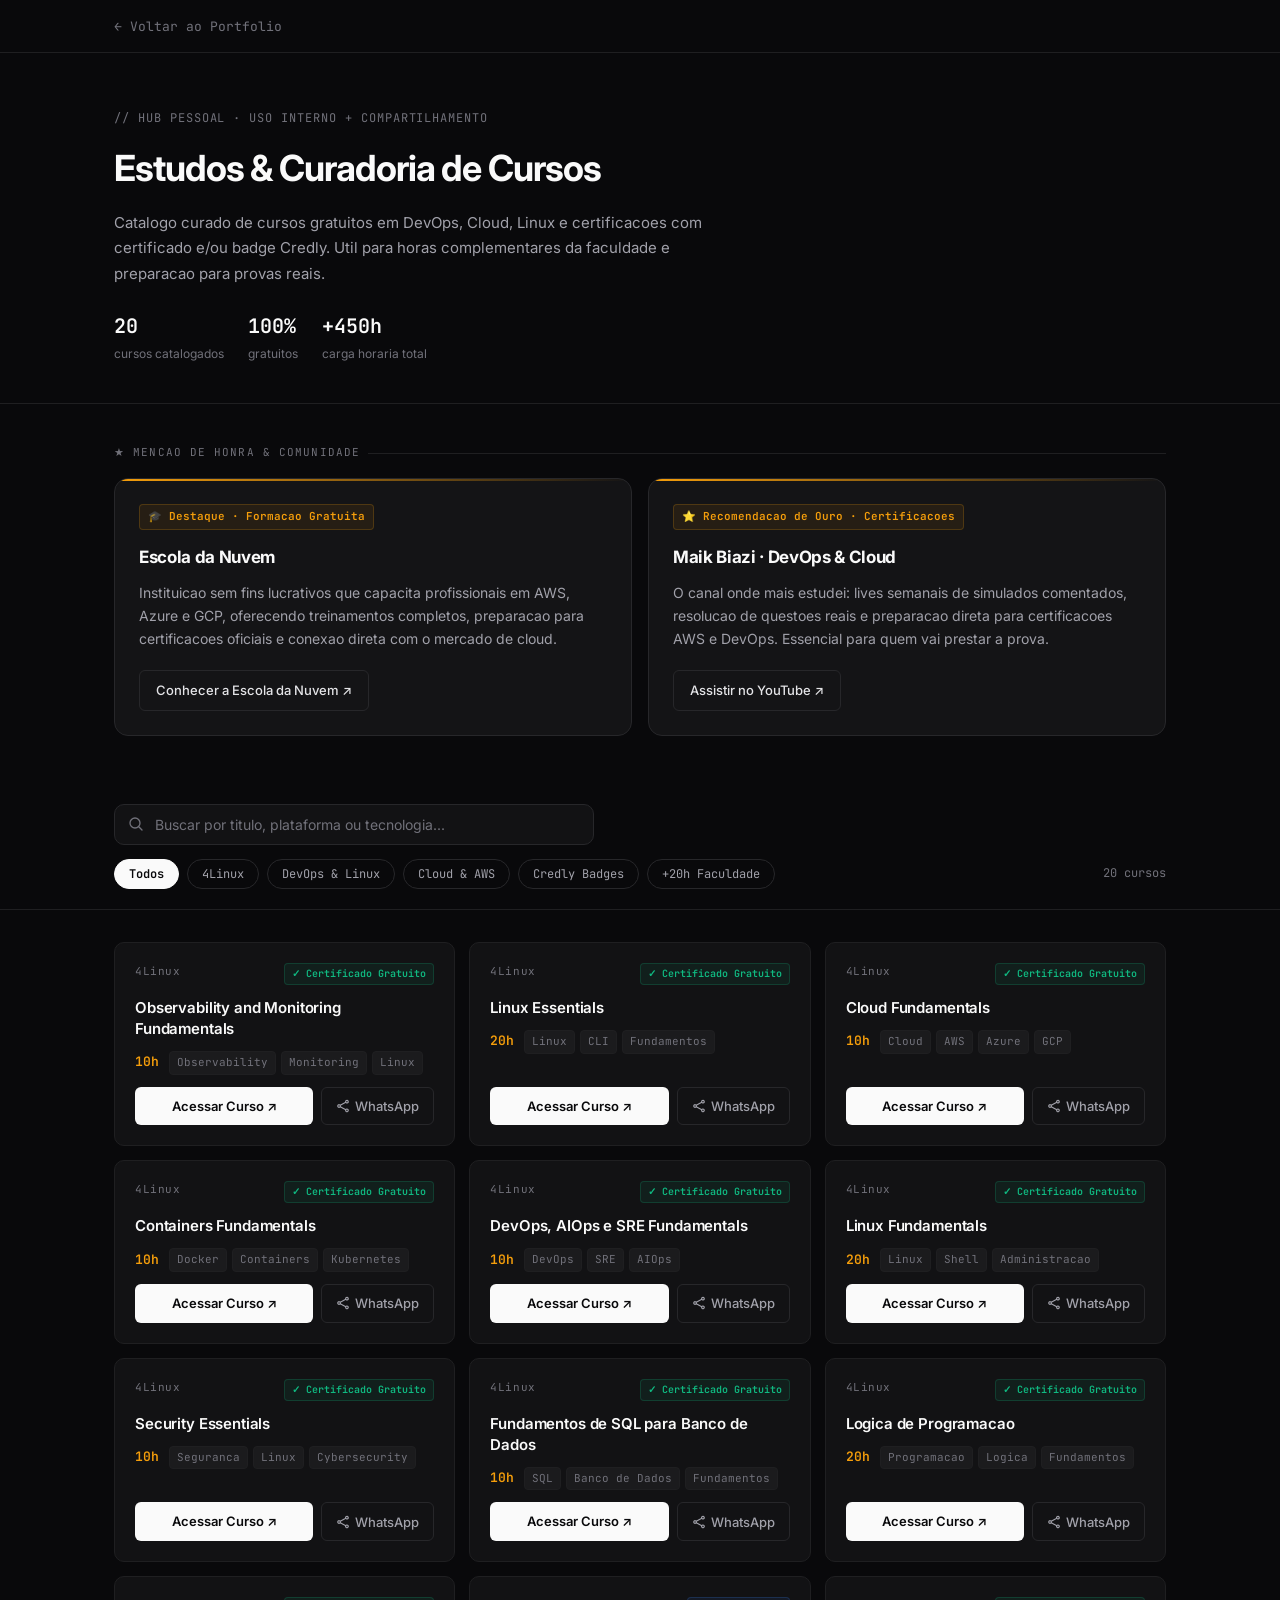
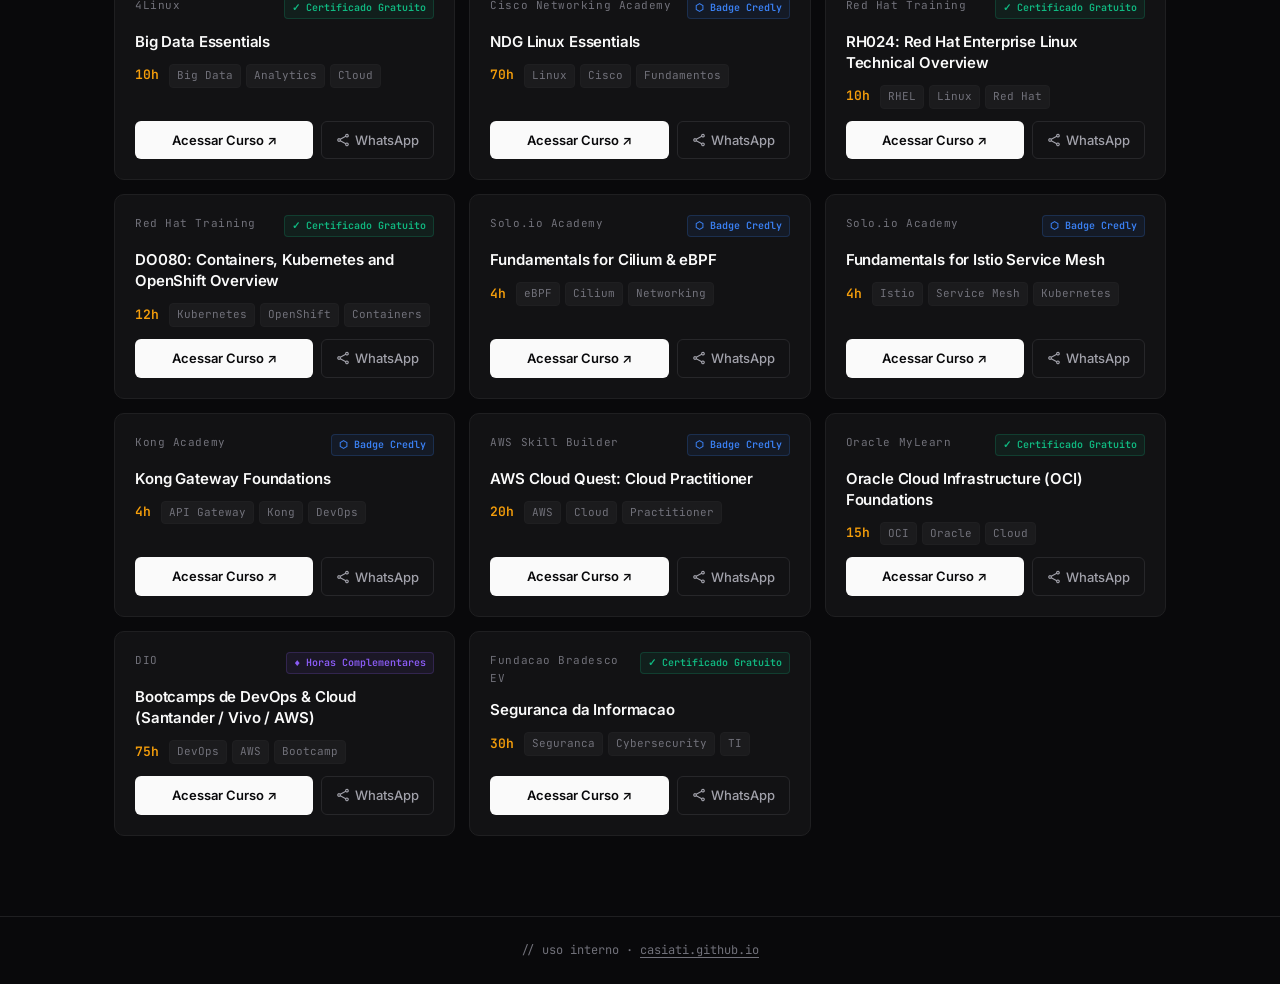
==== estudos/index.html @ 77821594 "feat: adicionar hub de estudos em /estudos (pagina isolada, noindex)" ====
<!DOCTYPE html>
<html lang="pt-BR">
<head>
  <meta charset="UTF-8">
  <meta name="viewport" content="width=device-width, initial-scale=1.0">
  <meta name="robots" content="noindex, nofollow">
  <title>Estudos & Cursos | Lucas Robiati</title>
  <meta name="description" content="Hub pessoal de curadoria de cursos gratuitos em DevOps, Cloud, Linux e certificacoes.">

  <!-- Fonts -->
  <link rel="preconnect" href="https://fonts.googleapis.com">
  <link rel="preconnect" href="https://fonts.gstatic.com" crossorigin>
  <link href="https://fonts.googleapis.com/css2?family=Inter:wght@400;500;600;700&family=JetBrains+Mono:wght@400;500;600&display=swap" rel="stylesheet">

  <style>
    /* === TOKENS === */
    :root {
      --bg-base:       #09090b;
      --bg-card:       #121214;
      --bg-card-hover: #161618;
      --bg-highlight:  #141416;
      --border:        #27272a;
      --border-subtle: #1f1f21;
      --text-primary:  #e4e4e7;
      --text-secondary:#a1a1aa;
      --text-muted:    #71717a;
      --accent-white:  #fafafa;
      --accent-green:  #10b981;
      --accent-amber:  #f59e0b;
      --accent-blue:   #3b82f6;
      --accent-purple: #8b5cf6;
      --font-sans:     'Inter', system-ui, sans-serif;
      --font-mono:     'JetBrains Mono', 'Fira Code', monospace;
      --radius-sm:     6px;
      --radius-md:     10px;
      --radius-lg:     14px;
      --t:             150ms ease;
    }

    /* === RESET === */
    *, *::before, *::after { box-sizing: border-box; margin: 0; padding: 0; }
    html { scroll-behavior: smooth; }
    body {
      background: var(--bg-base);
      color: var(--text-primary);
      font-family: var(--font-sans);
      font-size: 15px;
      line-height: 1.6;
      min-height: 100vh;
    }
    a { color: inherit; text-decoration: none; }
    button { cursor: pointer; font-family: inherit; }

    /* === LAYOUT === */
    .container { max-width: 1100px; margin: 0 auto; padding: 0 24px; }

    /* === BACK BAR === */
    .back-bar { border-bottom: 1px solid var(--border-subtle); padding: 14px 0; }
    .back-link {
      display: inline-flex; align-items: center; gap: 6px;
      font-size: 13px; font-family: var(--font-mono);
      color: var(--text-muted); transition: color var(--t);
    }
    .back-link:hover { color: var(--text-secondary); }

    /* === PAGE HEADER === */
    .page-header { padding: 56px 0 40px; border-bottom: 1px solid var(--border-subtle); }
    .page-eyebrow {
      font-family: var(--font-mono); font-size: 12px; color: var(--text-muted);
      letter-spacing: 0.08em; text-transform: uppercase; margin-bottom: 12px;
    }
    .page-title {
      font-size: clamp(24px, 4vw, 36px); font-weight: 700;
      color: var(--accent-white); letter-spacing: -0.03em; margin-bottom: 12px;
    }
    .page-desc { font-size: 15px; color: var(--text-secondary); max-width: 600px; line-height: 1.7; }
    .page-stats { display: flex; gap: 24px; margin-top: 24px; flex-wrap: wrap; }
    .stat-item { display: flex; flex-direction: column; gap: 2px; }
    .stat-val { font-family: var(--font-mono); font-size: 20px; font-weight: 600; color: var(--accent-white); }
    .stat-label { font-size: 12px; color: var(--text-muted); }

    /* === HIGHLIGHTS === */
    .highlights-section { padding: 40px 0 0; }
    .section-label {
      font-family: var(--font-mono); font-size: 11px; color: var(--text-muted);
      letter-spacing: 0.1em; text-transform: uppercase; margin-bottom: 16px;
      display: flex; align-items: center; gap: 8px;
    }
    .section-label::after { content: ''; flex: 1; height: 1px; background: var(--border-subtle); }
    .highlights-grid {
      display: grid; grid-template-columns: repeat(auto-fit, minmax(320px, 1fr));
      gap: 16px; margin-bottom: 40px;
    }
    .highlight-card {
      background: var(--bg-highlight); border: 1px solid var(--border);
      border-radius: var(--radius-lg); padding: 24px; position: relative;
      overflow: hidden; transition: border-color var(--t), background var(--t);
    }
    .highlight-card::before {
      content: ''; position: absolute; top: 0; left: 0; right: 0; height: 2px;
      background: linear-gradient(90deg, var(--accent-amber), transparent);
    }
    .highlight-card:hover { border-color: #3f3f46; background: var(--bg-card-hover); }
    .highlight-badge {
      display: inline-flex; align-items: center; gap: 5px;
      font-family: var(--font-mono); font-size: 11px; font-weight: 600;
      color: var(--accent-amber); background: rgba(245,158,11,.08);
      border: 1px solid rgba(245,158,11,.2); border-radius: 4px;
      padding: 3px 8px; margin-bottom: 14px;
    }
    .highlight-title {
      font-size: 17px; font-weight: 700; color: var(--accent-white);
      margin-bottom: 10px; letter-spacing: -0.02em;
    }
    .highlight-desc { font-size: 14px; color: var(--text-secondary); line-height: 1.65; margin-bottom: 20px; }
    .highlight-btn {
      display: inline-flex; align-items: center; gap: 6px;
      padding: 9px 16px; background: transparent; border: 1px solid var(--border);
      border-radius: var(--radius-sm); font-size: 13px; font-weight: 500;
      color: var(--text-primary); transition: background var(--t), border-color var(--t), color var(--t);
    }
    .highlight-btn:hover { background: rgba(255,255,255,.05); border-color: #3f3f46; color: var(--accent-white); }

    /* === CONTROLS === */
    .controls-section {
      padding: 28px 0 20px; position: sticky; top: 0; z-index: 10;
      background: var(--bg-base); border-bottom: 1px solid var(--border-subtle);
    }
    .search-wrap { position: relative; margin-bottom: 14px; }
    .search-icon {
      position: absolute; left: 14px; top: 50%; transform: translateY(-50%);
      color: var(--text-muted); width: 16px; height: 16px; pointer-events: none;
    }
    .search-input {
      width: 100%; max-width: 480px; background: var(--bg-card);
      border: 1px solid var(--border); border-radius: var(--radius-md);
      padding: 11px 14px 11px 40px; font-size: 14px; font-family: var(--font-sans);
      color: var(--text-primary); outline: none; transition: border-color var(--t);
    }
    .search-input::placeholder { color: var(--text-muted); }
    .search-input:focus { border-color: #3f3f46; }
    .filters-row { display: flex; flex-wrap: wrap; gap: 8px; align-items: center; }
    .filter-btn {
      padding: 6px 14px; background: transparent; border: 1px solid var(--border);
      border-radius: 999px; font-size: 12px; font-family: var(--font-mono);
      color: var(--text-secondary); transition: all var(--t); white-space: nowrap;
    }
    .filter-btn:hover { border-color: #3f3f46; color: var(--text-primary); }
    .filter-btn.active {
      background: var(--accent-white); border-color: var(--accent-white);
      color: #09090b; font-weight: 600;
    }
    .results-count { margin-left: auto; font-family: var(--font-mono); font-size: 12px; color: var(--text-muted); }

    /* === CATALOG GRID === */
    .catalog-section { padding: 32px 0 80px; }
    .catalog-grid { display: grid; grid-template-columns: repeat(auto-fill, minmax(300px, 1fr)); gap: 14px; }
    .course-card {
      background: var(--bg-card); border: 1px solid var(--border-subtle);
      border-radius: var(--radius-md); padding: 20px;
      display: flex; flex-direction: column; gap: 12px;
      transition: border-color var(--t), background var(--t);
    }
    .course-card:hover { border-color: var(--border); background: var(--bg-card-hover); }
    .course-card.hidden { display: none; }
    .card-top { display: flex; align-items: flex-start; justify-content: space-between; gap: 8px; }
    .card-platform { font-family: var(--font-mono); font-size: 11px; color: var(--text-muted); letter-spacing: .05em; }
    .card-badge {
      display: inline-flex; align-items: center; gap: 4px;
      font-family: var(--font-mono); font-size: 10px; font-weight: 600;
      padding: 2px 7px; border-radius: 4px; white-space: nowrap; flex-shrink: 0;
    }
    .badge-cert   { color: var(--accent-green);  background: rgba(16,185,129,.08); border: 1px solid rgba(16,185,129,.2); }
    .badge-credly { color: var(--accent-blue);   background: rgba(59,130,246,.08); border: 1px solid rgba(59,130,246,.2); }
    .badge-hours  { color: var(--accent-purple); background: rgba(139,92,246,.08); border: 1px solid rgba(139,92,246,.2); }
    .card-title { font-size: 15px; font-weight: 600; color: var(--accent-white); line-height: 1.4; letter-spacing: -.01em; }
    .card-meta { display: flex; align-items: center; gap: 10px; flex-wrap: wrap; }
    .card-hours { font-family: var(--font-mono); font-size: 13px; font-weight: 600; color: var(--accent-amber); }
    .card-tags { display: flex; flex-wrap: wrap; gap: 5px; }
    .tag-pill {
      font-family: var(--font-mono); font-size: 11px; color: var(--text-muted);
      background: rgba(255,255,255,.04); border: 1px solid var(--border-subtle);
      border-radius: 4px; padding: 2px 7px;
    }
    .card-actions { display: flex; gap: 8px; margin-top: auto; }
    .btn-access {
      flex: 1; padding: 9px 14px; background: var(--accent-white); border: none;
      border-radius: var(--radius-sm); font-size: 13px; font-weight: 600;
      color: #09090b; text-align: center; transition: opacity var(--t); display: block;
    }
    .btn-access:hover { opacity: .88; }
    .btn-share {
      padding: 9px 14px; background: transparent; border: 1px solid var(--border);
      border-radius: var(--radius-sm); font-size: 13px; font-weight: 500;
      color: var(--text-secondary); display: flex; align-items: center; gap: 5px;
      transition: background var(--t), border-color var(--t), color var(--t); white-space: nowrap;
    }
    .btn-share:hover { background: rgba(255,255,255,.04); border-color: #3f3f46; color: var(--text-primary); }
    .btn-share svg { width: 14px; height: 14px; }

    /* === EMPTY STATE === */
    .empty-state { text-align: center; padding: 60px 0; display: none; }
    .empty-state.visible { display: block; }
    .empty-state p { font-size: 14px; color: var(--text-muted); font-family: var(--font-mono); }

    /* === TOAST === */
    #toast {
      position: fixed; bottom: 28px; left: 50%;
      transform: translateX(-50%) translateY(12px);
      background: #18181b; border: 1px solid var(--border); border-radius: var(--radius-md);
      padding: 12px 20px; font-size: 13px; font-family: var(--font-mono);
      color: var(--text-primary); display: flex; align-items: center; gap: 8px;
      opacity: 0; transition: opacity 250ms ease, transform 250ms ease;
      pointer-events: none; z-index: 100; white-space: nowrap;
      box-shadow: 0 8px 32px rgba(0,0,0,.4);
    }
    #toast.show { opacity: 1; transform: translateX(-50%) translateY(0); }
    .toast-icon { color: var(--accent-green); }

    /* === FOOTER === */
    .page-footer { border-top: 1px solid var(--border-subtle); padding: 24px 0; text-align: center; }
    .page-footer p { font-family: var(--font-mono); font-size: 12px; color: var(--text-muted); }

    /* === RESPONSIVE === */
    @media (max-width: 640px) {
      .highlights-grid { grid-template-columns: 1fr; }
      .catalog-grid { grid-template-columns: 1fr; }
      .results-count { width: 100%; margin-left: 0; }
      .controls-section { position: static; }
    }
  </style>
</head>
<body>

  <!-- BACK BAR -->
  <div class="back-bar">
    <div class="container">
      <a href="https://casiati.github.io/" class="back-link">
        &#8592; Voltar ao Portfolio
      </a>
    </div>
  </div>

  <!-- PAGE HEADER -->
  <div class="page-header">
    <div class="container">
      <p class="page-eyebrow">// hub pessoal · uso interno + compartilhamento</p>
      <h1 class="page-title">Estudos & Curadoria de Cursos</h1>
      <p class="page-desc">
        Catalogo curado de cursos gratuitos em DevOps, Cloud, Linux e certificacoes com certificado e/ou badge Credly.
        Util para horas complementares da faculdade e preparacao para provas reais.
      </p>
      <div class="page-stats">
        <div class="stat-item">
          <span class="stat-val" id="totalCursos">20</span>
          <span class="stat-label">cursos catalogados</span>
        </div>
        <div class="stat-item">
          <span class="stat-val">100%</span>
          <span class="stat-label">gratuitos</span>
        </div>
        <div class="stat-item">
          <span class="stat-val">+450h</span>
          <span class="stat-label">carga horaria total</span>
        </div>
      </div>
    </div>
  </div>

  <main>

    <!-- DESTAQUES / MENCAO DE HONRA -->
    <section class="highlights-section">
      <div class="container">
        <p class="section-label">&#9733; mencao de honra &amp; comunidade</p>
        <div class="highlights-grid">

          <!-- Card 1: Escola da Nuvem -->
          <div class="highlight-card">
            <span class="highlight-badge">&#127891; Destaque · Formacao Gratuita</span>
            <h2 class="highlight-title">Escola da Nuvem</h2>
            <p class="highlight-desc">
              Instituicao sem fins lucrativos que capacita profissionais em AWS, Azure e GCP, oferecendo treinamentos completos,
              preparacao para certificacoes oficiais e conexao direta com o mercado de cloud.
            </p>
            <a href="https://escoladanuvem.org/" target="_blank" rel="noopener noreferrer" class="highlight-btn">
              Conhecer a Escola da Nuvem &#8599;
            </a>
          </div>

          <!-- Card 2: Maik Biazi -->
          <div class="highlight-card">
            <span class="highlight-badge">&#11088; Recomendacao de Ouro · Certificacoes</span>
            <h2 class="highlight-title">Maik Biazi · DevOps &amp; Cloud</h2>
            <p class="highlight-desc">
              O canal onde mais estudei: lives semanais de simulados comentados, resolucao de questoes reais e
              preparacao direta para certificacoes AWS e DevOps. Essencial para quem vai prestar a prova.
            </p>
            <a href="https://www.youtube.com/@maikbiazi-devops/" target="_blank" rel="noopener noreferrer" class="highlight-btn">
              Assistir no YouTube &#8599;
            </a>
          </div>

        </div>
      </div>
    </section>

    <!-- CONTROLES -->
    <div class="controls-section">
      <div class="container">
        <div class="search-wrap">
          <svg class="search-icon" xmlns="http://www.w3.org/2000/svg" fill="none" viewBox="0 0 24 24" stroke-width="2" stroke="currentColor">
            <path stroke-linecap="round" stroke-linejoin="round" d="M21 21l-5.197-5.197m0 0A7.5 7.5 0 105.196 5.196a7.5 7.5 0 0010.607 10.607z"/>
          </svg>
          <input type="search" id="searchInput" class="search-input"
            placeholder="Buscar por titulo, plataforma ou tecnologia..." autocomplete="off">
        </div>
        <div class="filters-row">
          <button class="filter-btn active" data-filter="todos">Todos</button>
          <button class="filter-btn" data-filter="4linux">4Linux</button>
          <button class="filter-btn" data-filter="devops-linux">DevOps &amp; Linux</button>
          <button class="filter-btn" data-filter="cloud-aws">Cloud &amp; AWS</button>
          <button class="filter-btn" data-filter="credly">Credly Badges</button>
          <button class="filter-btn" data-filter="horas-faculdade">+20h Faculdade</button>
          <span class="results-count" id="resultsCount">20 cursos</span>
        </div>
      </div>
    </div>

    <!-- CATALOGO -->
    <section class="catalog-section">
      <div class="container">
        <div class="catalog-grid" id="catalogGrid"></div>
        <div class="empty-state" id="emptyState">
          <p>// nenhum curso encontrado para essa busca</p>
        </div>
      </div>
    </section>

  </main>

  <!-- FOOTER -->
  <footer class="page-footer">
    <div class="container">
      <p>// uso interno ·
        <a href="https://casiati.github.io/" style="color:var(--text-muted);text-decoration:underline;text-underline-offset:3px;">
          casiati.github.io
        </a>
      </p>
    </div>
  </footer>

  <!-- TOAST -->
  <div id="toast">
    <span class="toast-icon">&#10003;</span>
    Link copiado para o WhatsApp!
  </div>

  <script>
    /* === BANCO DE DADOS === */
    const cursos = [
      { id:1,  titulo:"Observability and Monitoring Fundamentals",      plataforma:"4Linux",                    horas:10,  badge:"cert",   tags:["Observability","Monitoring","Linux"],       filtros:["4linux","devops-linux"],                       link:"https://4linux.com.br/cursos/produto/observability-and-monitoring-fundamentals/" },
      { id:2,  titulo:"Linux Essentials",                               plataforma:"4Linux",                    horas:20,  badge:"cert",   tags:["Linux","CLI","Fundamentos"],                filtros:["4linux","devops-linux","horas-faculdade"],     link:"https://4linux.com.br/cursos/produto/linux-essentials/" },
      { id:3,  titulo:"Cloud Fundamentals",                             plataforma:"4Linux",                    horas:10,  badge:"cert",   tags:["Cloud","AWS","Azure","GCP"],                filtros:["4linux","cloud-aws"],                          link:"https://4linux.com.br/cursos/produto/cloud-fundamentals/" },
      { id:4,  titulo:"Containers Fundamentals",                        plataforma:"4Linux",                    horas:10,  badge:"cert",   tags:["Docker","Containers","Kubernetes"],          filtros:["4linux","devops-linux"],                       link:"https://4linux.com.br/cursos/produto/containers-fundamentals/" },
      { id:5,  titulo:"DevOps, AIOps e SRE Fundamentals",              plataforma:"4Linux",                    horas:10,  badge:"cert",   tags:["DevOps","SRE","AIOps"],                     filtros:["4linux","devops-linux"],                       link:"https://4linux.com.br/cursos/produto/cursos-produto-devops-aiops-e-sre-fundamentals/" },
      { id:6,  titulo:"Linux Fundamentals",                             plataforma:"4Linux",                    horas:20,  badge:"cert",   tags:["Linux","Shell","Administracao"],            filtros:["4linux","devops-linux","horas-faculdade"],     link:"https://4linux.com.br/cursos/produto/linux-fundamentals/" },
      { id:7,  titulo:"Security Essentials",                            plataforma:"4Linux",                    horas:10,  badge:"cert",   tags:["Seguranca","Linux","Cybersecurity"],        filtros:["4linux","devops-linux"],                       link:"https://4linux.com.br/cursos/produto/security-essentials/" },
      { id:8,  titulo:"Fundamentos de SQL para Banco de Dados",         plataforma:"4Linux",                    horas:10,  badge:"cert",   tags:["SQL","Banco de Dados","Fundamentos"],       filtros:["4linux"],                                      link:"https://4linux.com.br/cursos/produto/fundamentos-de-sql-para-banco-de-dados/" },
      { id:9,  titulo:"Logica de Programacao",                          plataforma:"4Linux",                    horas:20,  badge:"cert",   tags:["Programacao","Logica","Fundamentos"],       filtros:["4linux","horas-faculdade"],                    link:"https://4linux.com.br/cursos/produto/logica-programacao/" },
      { id:10, titulo:"Big Data Essentials",                            plataforma:"4Linux",                    horas:10,  badge:"cert",   tags:["Big Data","Analytics","Cloud"],             filtros:["4linux","cloud-aws"],                          link:"https://4linux.com.br/cursos/produto/big-data-essentials/" },
      { id:11, titulo:"NDG Linux Essentials",                           plataforma:"Cisco Networking Academy",  horas:70,  badge:"credly", tags:["Linux","Cisco","Fundamentos"],              filtros:["credly","devops-linux","horas-faculdade"],     link:"https://www.netacad.com/courses/os-it/ndg-linux-essentials" },
      { id:12, titulo:"RH024: Red Hat Enterprise Linux Technical Overview", plataforma:"Red Hat Training",      horas:10,  badge:"cert",   tags:["RHEL","Linux","Red Hat"],                   filtros:["devops-linux"],                                link:"https://www.redhat.com/en/services/training/rh024-red-hat-enterprise-linux-technical-overview" },
      { id:13, titulo:"DO080: Containers, Kubernetes and OpenShift Overview", plataforma:"Red Hat Training",   horas:12,  badge:"cert",   tags:["Kubernetes","OpenShift","Containers"],       filtros:["devops-linux","cloud-aws"],                    link:"https://www.redhat.com/en/services/training/do080-deploying-containerized-applications-technical-overview" },
      { id:14, titulo:"Fundamentals for Cilium & eBPF",                 plataforma:"Solo.io Academy",           horas:4,   badge:"credly", tags:["eBPF","Cilium","Networking"],               filtros:["credly","devops-linux"],                       link:"https://www.solo.io/solo-academy/" },
      { id:15, titulo:"Fundamentals for Istio Service Mesh",            plataforma:"Solo.io Academy",           horas:4,   badge:"credly", tags:["Istio","Service Mesh","Kubernetes"],         filtros:["credly","devops-linux","cloud-aws"],           link:"https://www.solo.io/solo-academy/" },
      { id:16, titulo:"Kong Gateway Foundations",                        plataforma:"Kong Academy",              horas:4,   badge:"credly", tags:["API Gateway","Kong","DevOps"],              filtros:["credly","devops-linux"],                       link:"https://education.konghq.com/" },
      { id:17, titulo:"AWS Cloud Quest: Cloud Practitioner",             plataforma:"AWS Skill Builder",         horas:20,  badge:"credly", tags:["AWS","Cloud","Practitioner"],               filtros:["credly","cloud-aws","horas-faculdade"],        link:"https://explore.skillbuilder.aws/learn/course/external/view/elearning/11458/aws-cloud-quest-cloud-practitioner" },
      { id:18, titulo:"Oracle Cloud Infrastructure (OCI) Foundations",  plataforma:"Oracle MyLearn",            horas:15,  badge:"cert",   tags:["OCI","Oracle","Cloud"],                     filtros:["cloud-aws"],                                   link:"https://mylearn.oracle.com/" },
      { id:19, titulo:"Bootcamps de DevOps & Cloud (Santander / Vivo / AWS)", plataforma:"DIO",                horas:75,  badge:"hours",  tags:["DevOps","AWS","Bootcamp"],                  filtros:["devops-linux","cloud-aws","horas-faculdade"],  link:"https://www.dio.me/bootcamps" },
      { id:20, titulo:"Seguranca da Informacao",                         plataforma:"Fundacao Bradesco EV",      horas:30,  badge:"cert",   tags:["Seguranca","Cybersecurity","TI"],            filtros:["devops-linux","horas-faculdade"],               link:"https://www.ev.org.br/" }
    ];

    /* === RENDER === */
    function badgeHTML(tipo) {
      if (tipo === "cert")   return '<span class="card-badge badge-cert">&#10003; Certificado Gratuito</span>';
      if (tipo === "credly") return '<span class="card-badge badge-credly">&#11041; Badge Credly</span>';
      return '<span class="card-badge badge-hours">&#9830; Horas Complementares</span>';
    }

    function renderCard(c) {
      const tags = c.tags.map(t => '<span class="tag-pill">' + t + '</span>').join('');
      return '<div class="course-card"'
        + ' data-filtros="' + c.filtros.join(' ') + '"'
        + ' data-search="' + [c.titulo, c.plataforma, ...c.tags].join(' ').toLowerCase() + '">'
        + '<div class="card-top">'
        +   '<span class="card-platform">' + c.plataforma + '</span>'
        +   badgeHTML(c.badge)
        + '</div>'
        + '<p class="card-title">' + c.titulo + '</p>'
        + '<div class="card-meta">'
        +   '<span class="card-hours">' + c.horas + 'h</span>'
        +   '<div class="card-tags">' + tags + '</div>'
        + '</div>'
        + '<div class="card-actions">'
        +   '<a href="' + c.link + '" target="_blank" rel="noopener noreferrer" class="btn-access">Acessar Curso &#8599;</a>'
        +   '<button class="btn-share" onclick="compartilhar(' + c.id + ')">'
        +     '<svg xmlns="http://www.w3.org/2000/svg" fill="none" viewBox="0 0 24 24" stroke-width="2" stroke="currentColor"><path stroke-linecap="round" stroke-linejoin="round" d="M7.217 10.907a2.25 2.25 0 100 2.186m0-2.186c.18.324.283.696.283 1.093s-.103.77-.283 1.093m0-2.186l9.566-5.314m-9.566 7.5l9.566 5.314m0 0a2.25 2.25 0 103.935 2.186 2.25 2.25 0 00-3.935-2.186zm0-12.814a2.25 2.25 0 103.933-2.185 2.25 2.25 0 00-3.933 2.185z"/></svg>'
        +     'WhatsApp'
        +   '</button>'
        + '</div>'
        + '</div>';
    }

    function init() {
      document.getElementById('catalogGrid').innerHTML = cursos.map(renderCard).join('');
      document.getElementById('totalCursos').textContent = cursos.length;
      updateCount();
    }

    /* === FILTROS + BUSCA === */
    let filtroAtivo = 'todos';
    let buscaAtiva  = '';

    function applyFilters() {
      const cards = document.querySelectorAll('.course-card');
      let visible = 0;
      cards.forEach(function(card) {
        const matchFiltro = filtroAtivo === 'todos' || card.dataset.filtros.includes(filtroAtivo);
        const matchBusca  = !buscaAtiva || card.dataset.search.includes(buscaAtiva);
        const show = matchFiltro && matchBusca;
        card.classList.toggle('hidden', !show);
        if (show) visible++;
      });
      updateCount(visible);
      document.getElementById('emptyState').classList.toggle('visible', visible === 0);
    }

    function updateCount(n) {
      const total = (n !== undefined) ? n : cursos.length;
      document.getElementById('resultsCount').textContent = total + ' curso' + (total !== 1 ? 's' : '');
    }

    document.querySelectorAll('.filter-btn').forEach(function(btn) {
      btn.addEventListener('click', function() {
        document.querySelectorAll('.filter-btn').forEach(function(b) { b.classList.remove('active'); });
        btn.classList.add('active');
        filtroAtivo = btn.dataset.filter;
        applyFilters();
      });
    });

    document.getElementById('searchInput').addEventListener('input', function(e) {
      buscaAtiva = e.target.value.toLowerCase().trim();
      applyFilters();
    });

    /* === COMPARTILHAR === */
    function compartilhar(id) {
      const c = cursos.find(function(x) { return x.id === id; });
      if (!c) return;
      const selo = c.badge === 'credly' ? 'Badge Credly Gratuito'
                 : c.badge === 'hours'  ? 'Horas Complementares'
                 : 'Certificado Gratuito';
      const msg = '*Curso:* ' + c.titulo + ' | *Plataforma:* ' + c.plataforma
                + ' | *Carga Horaria:* ' + c.horas + ' horas (' + selo + ')'
                + ' | *Link:* ' + c.link;
      if (navigator.clipboard && navigator.clipboard.writeText) {
        navigator.clipboard.writeText(msg).then(showToast).catch(fallbackCopy.bind(null, msg));
      } else {
        fallbackCopy(msg);
      }
    }

    function fallbackCopy(msg) {
      var ta = document.createElement('textarea');
      ta.value = msg;
      ta.style.cssText = 'position:fixed;opacity:0';
      document.body.appendChild(ta);
      ta.focus(); ta.select();
      try { document.execCommand('copy'); } catch(e) {}
      document.body.removeChild(ta);
      showToast();
    }

    function showToast() {
      var toast = document.getElementById('toast');
      toast.classList.add('show');
      setTimeout(function() { toast.classList.remove('show'); }, 2800);
    }

    /* === START === */
    init();
  </script>
</body>
</html>
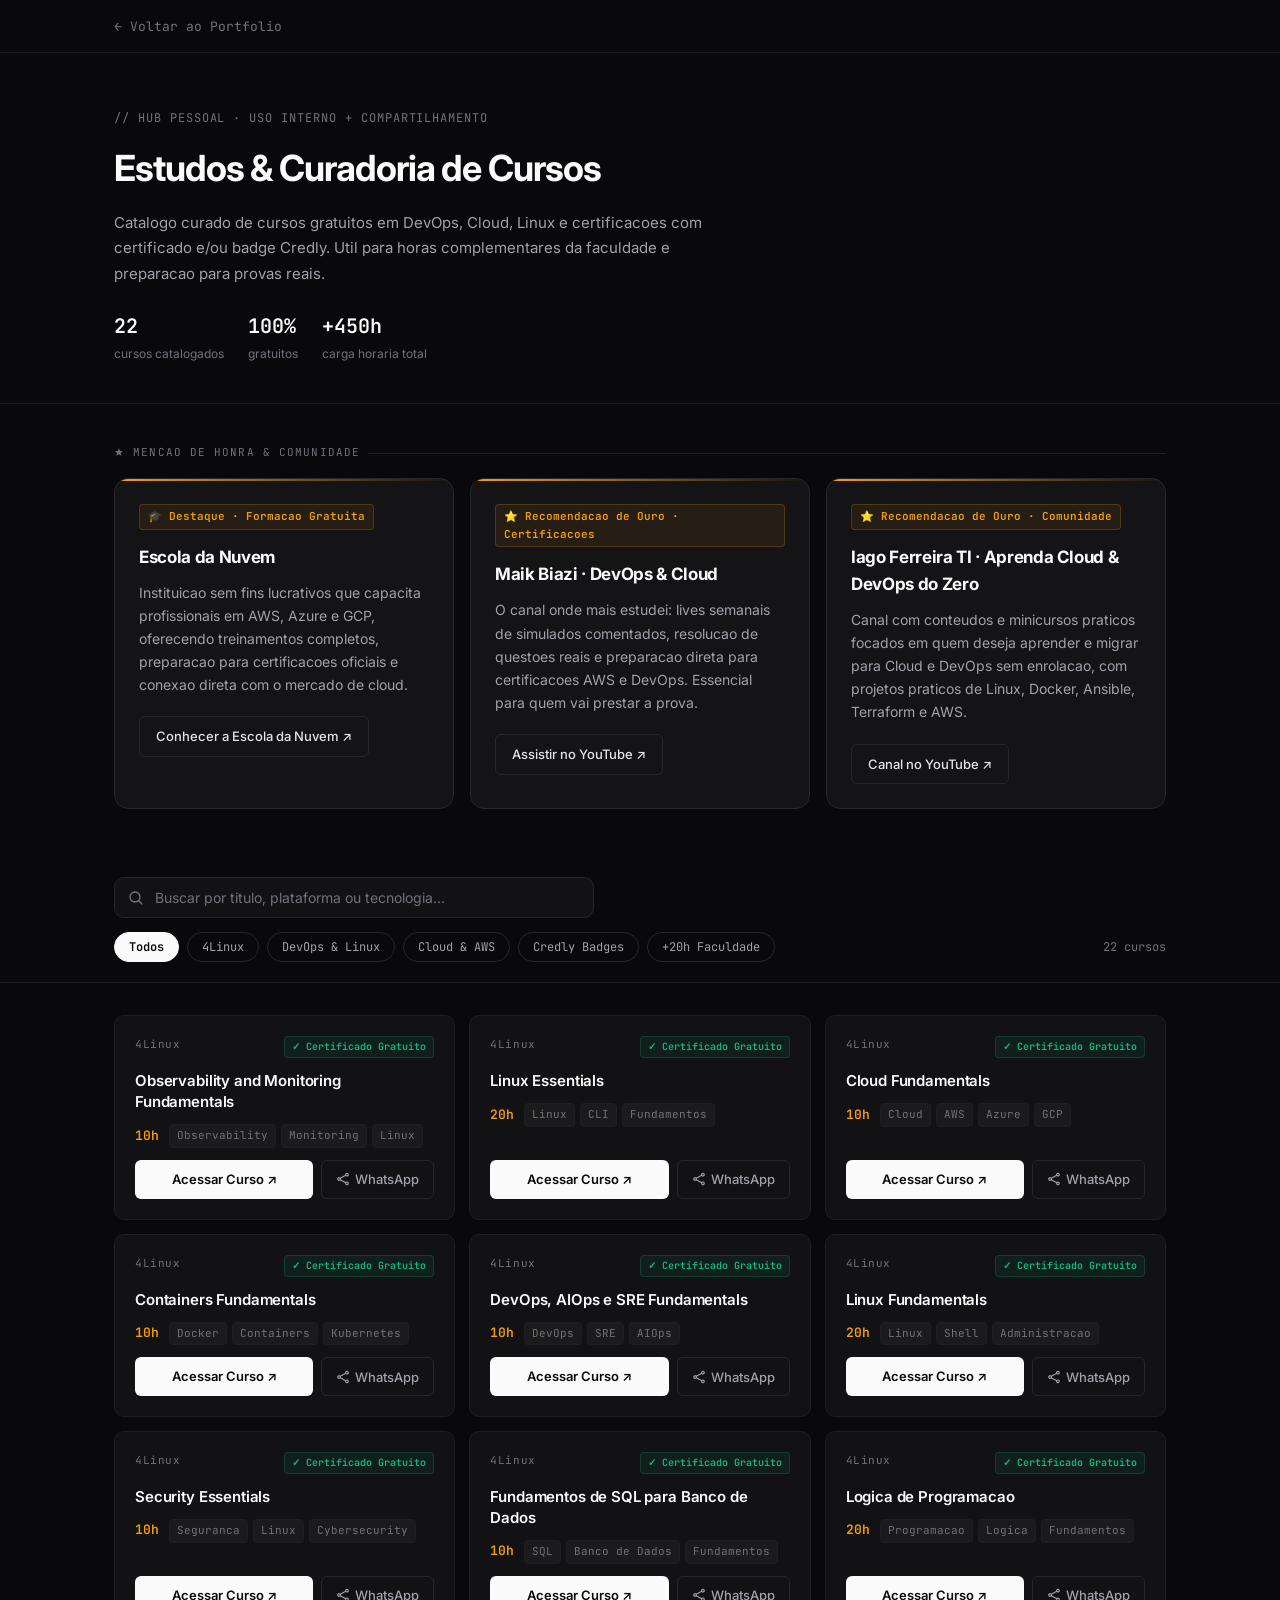
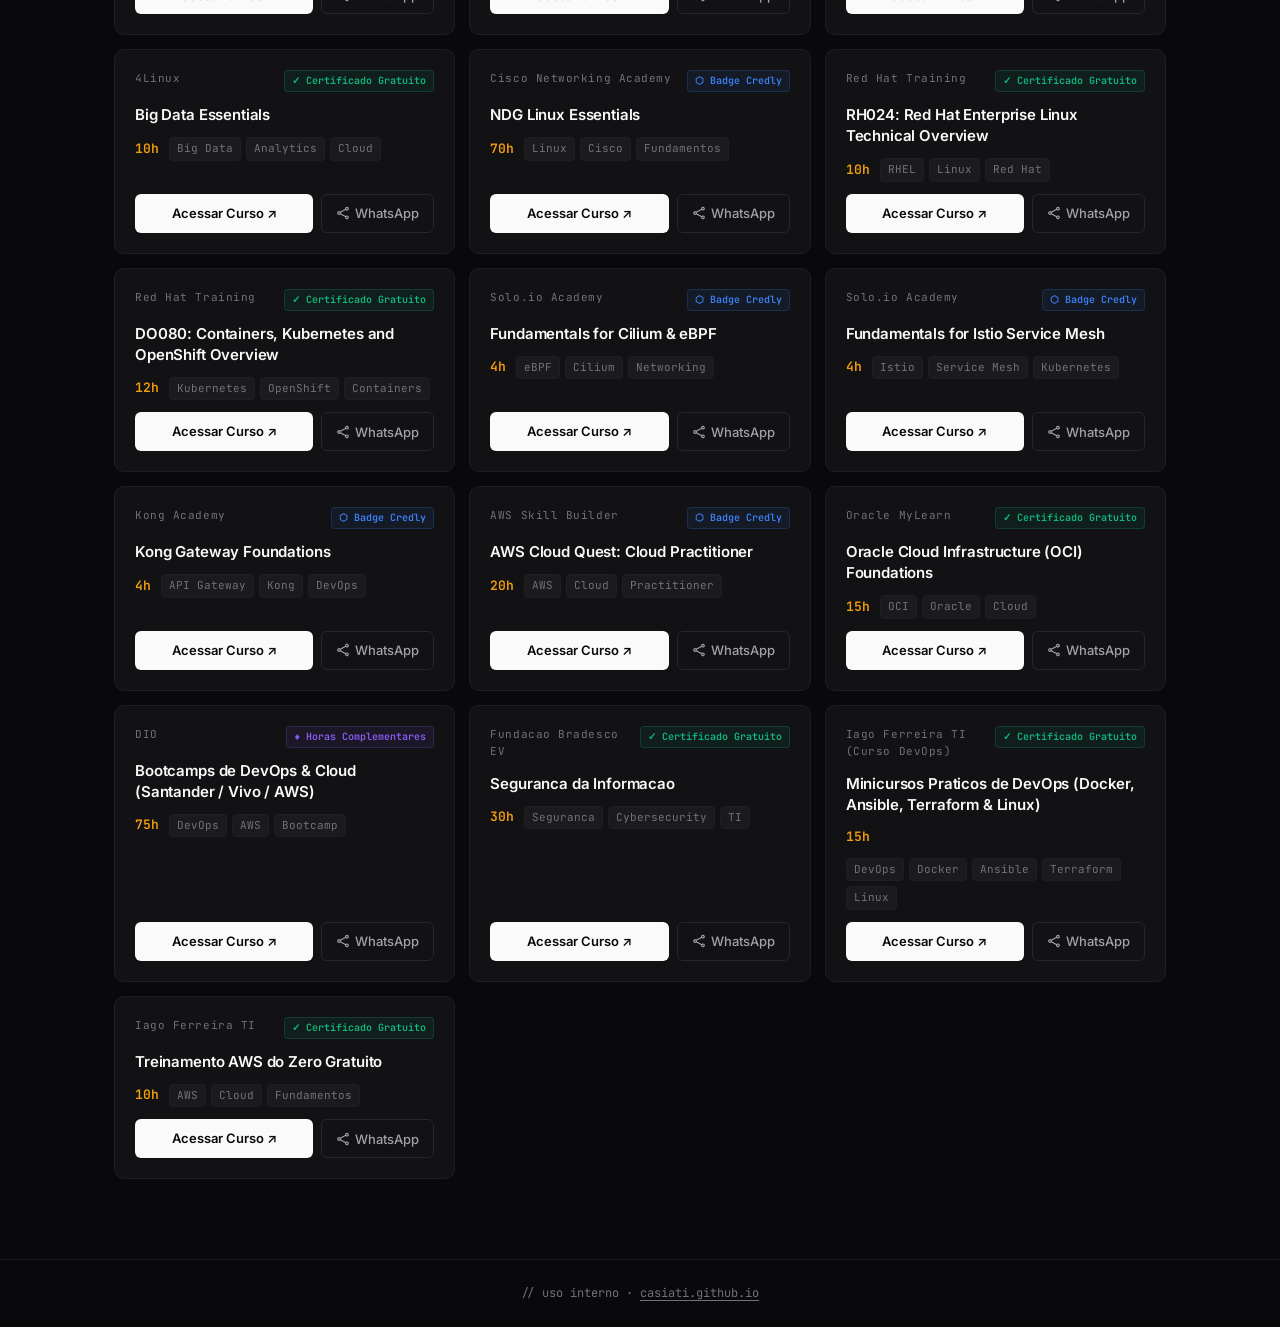
==== commit 7fb4ed03: "feat: adicionar Iago Ferreira TI aos destaques e novos cursos AWS/DevOps" ====
--- a/estudos/index.html
+++ b/estudos/index.html
@@ -88,7 +88,7 @@
     }
     .section-label::after { content: ''; flex: 1; height: 1px; background: var(--border-subtle); }
     .highlights-grid {
-      display: grid; grid-template-columns: repeat(auto-fit, minmax(320px, 1fr));
+      display: grid; grid-template-columns: repeat(auto-fit, minmax(300px, 1fr));
       gap: 16px; margin-bottom: 40px;
     }
     .highlight-card {
@@ -298,6 +298,18 @@
             </p>
             <a href="https://www.youtube.com/@maikbiazi-devops/" target="_blank" rel="noopener noreferrer" class="highlight-btn">
               Assistir no YouTube &#8599;
+            </a>
+          </div>
+
+          <!-- Card 3: Iago Ferreira TI -->
+          <div class="highlight-card">
+            <span class="highlight-badge">&#11088; Recomendacao de Ouro · Comunidade</span>
+            <h2 class="highlight-title">Iago Ferreira TI · Aprenda Cloud &amp; DevOps do Zero</h2>
+            <p class="highlight-desc">
+              Canal com conteudos e minicursos praticos focados em quem deseja aprender e migrar para Cloud e DevOps sem enrolacao, com projetos praticos de Linux, Docker, Ansible, Terraform e AWS.
+            </p>
+            <a href="https://www.youtube.com/@IagoFerreiraTI" target="_blank" rel="noopener noreferrer" class="highlight-btn">
+              Canal no YouTube &#8599;
             </a>
           </div>
 
@@ -378,7 +390,9 @@
       { id:17, titulo:"AWS Cloud Quest: Cloud Practitioner",             plataforma:"AWS Skill Builder",         horas:20,  badge:"credly", tags:["AWS","Cloud","Practitioner"],               filtros:["credly","cloud-aws","horas-faculdade"],        link:"https://explore.skillbuilder.aws/learn/course/external/view/elearning/11458/aws-cloud-quest-cloud-practitioner" },
       { id:18, titulo:"Oracle Cloud Infrastructure (OCI) Foundations",  plataforma:"Oracle MyLearn",            horas:15,  badge:"cert",   tags:["OCI","Oracle","Cloud"],                     filtros:["cloud-aws"],                                   link:"https://mylearn.oracle.com/" },
       { id:19, titulo:"Bootcamps de DevOps & Cloud (Santander / Vivo / AWS)", plataforma:"DIO",                horas:75,  badge:"hours",  tags:["DevOps","AWS","Bootcamp"],                  filtros:["devops-linux","cloud-aws","horas-faculdade"],  link:"https://www.dio.me/bootcamps" },
-      { id:20, titulo:"Seguranca da Informacao",                         plataforma:"Fundacao Bradesco EV",      horas:30,  badge:"cert",   tags:["Seguranca","Cybersecurity","TI"],            filtros:["devops-linux","horas-faculdade"],               link:"https://www.ev.org.br/" }
+      { id:20, titulo:"Seguranca da Informacao",                         plataforma:"Fundacao Bradesco EV",      horas:30,  badge:"cert",   tags:["Seguranca","Cybersecurity","TI"],            filtros:["devops-linux","horas-faculdade"],               link:"https://www.ev.org.br/" },
+      { id: 21, titulo: "Minicursos Praticos de DevOps (Docker, Ansible, Terraform & Linux)", plataforma: "Iago Ferreira TI (Curso DevOps)", horas: 15, badge: "cert", tags: ["DevOps", "Docker", "Ansible", "Terraform", "Linux"], filtros: ["devops-linux", "cloud-aws"], link: "https://cursodevops.com.br/cursos-devops-gratuitos/" },
+      { id: 22, titulo: "Treinamento AWS do Zero Gratuito", plataforma: "Iago Ferreira TI", horas: 10, badge: "cert", tags: ["AWS", "Cloud", "Fundamentos"], filtros: ["cloud-aws"], link: "https://mautic.iagoferreirati.com.br/aws" }
     ];
 
     /* === RENDER === */
